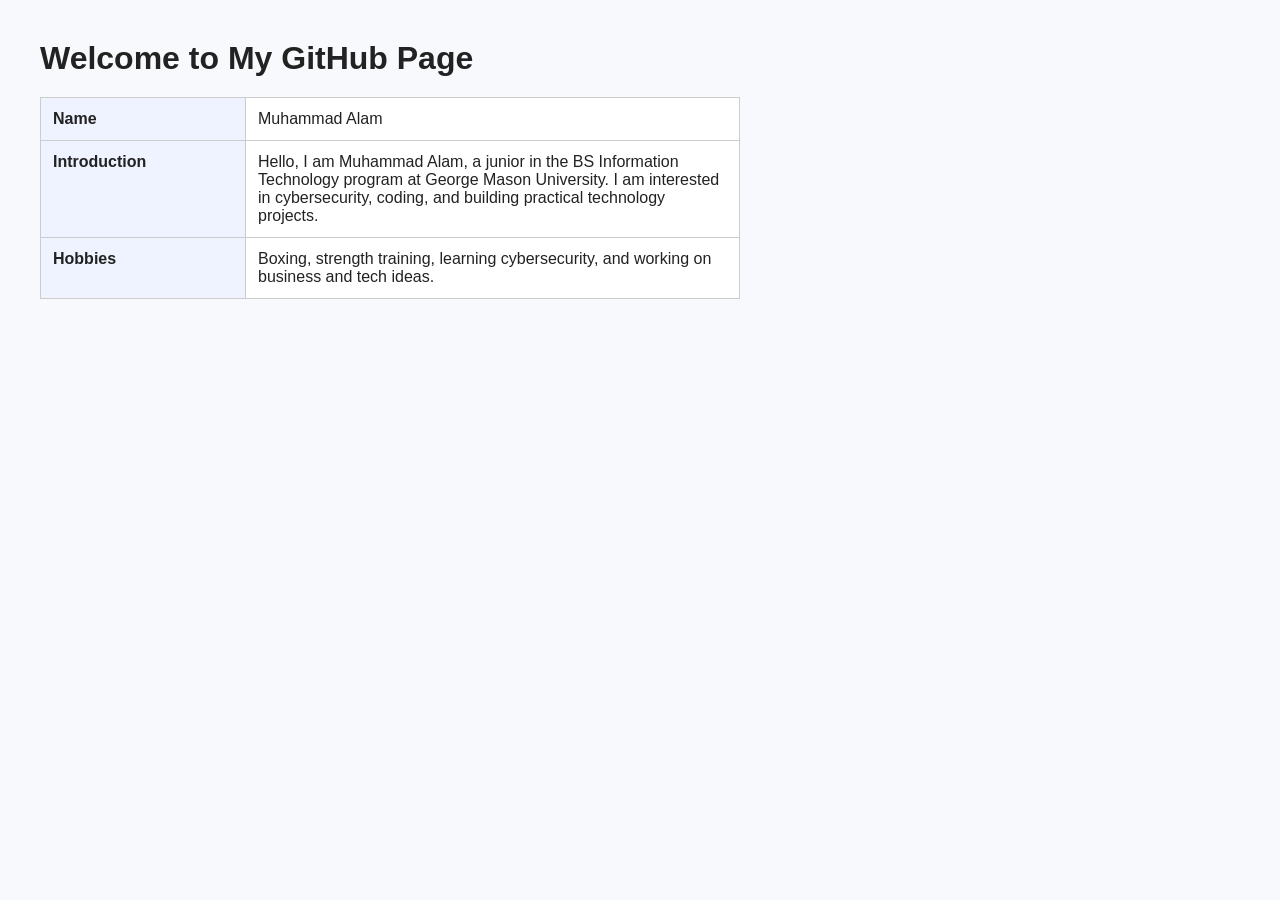
==== index.html @ b57ec5f0 "Create index.html" ====
<!DOCTYPE html>
<html lang="en">
<head>
  <meta charset="UTF-8" />
  <meta name="viewport" content="width=device-width, initial-scale=1.0" />
  <title>Muhammad Alam - GitHub Page</title>
  <style>
    body {
      font-family: Arial, sans-serif;
      margin: 40px;
      background: #f7f9fc;
      color: #222;
    }
    h1 {
      margin-bottom: 20px;
    }
    table {
      border-collapse: collapse;
      width: 100%;
      max-width: 700px;
      background: white;
    }
    th, td {
      border: 1px solid #ccc;
      padding: 12px;
      text-align: left;
      vertical-align: top;
    }
    th {
      width: 180px;
      background: #eef3ff;
    }
  </style>
</head>
<body>
  <h1>Welcome to My GitHub Page</h1>

  <table>
    <tr>
      <th>Name</th>
      <td>Muhammad Alam</td>
    </tr>
    <tr>
      <th>Introduction</th>
      <td>
        Hello, I am Muhammad Alam, a junior in the BS Information Technology program at George Mason University.
        I am interested in cybersecurity, coding, and building practical technology projects.
      </td>
    </tr>
    <tr>
      <th>Hobbies</th>
      <td>Boxing, strength training, learning cybersecurity, and working on business and tech ideas.</td>
    </tr>
  </table>
</body>
</html>
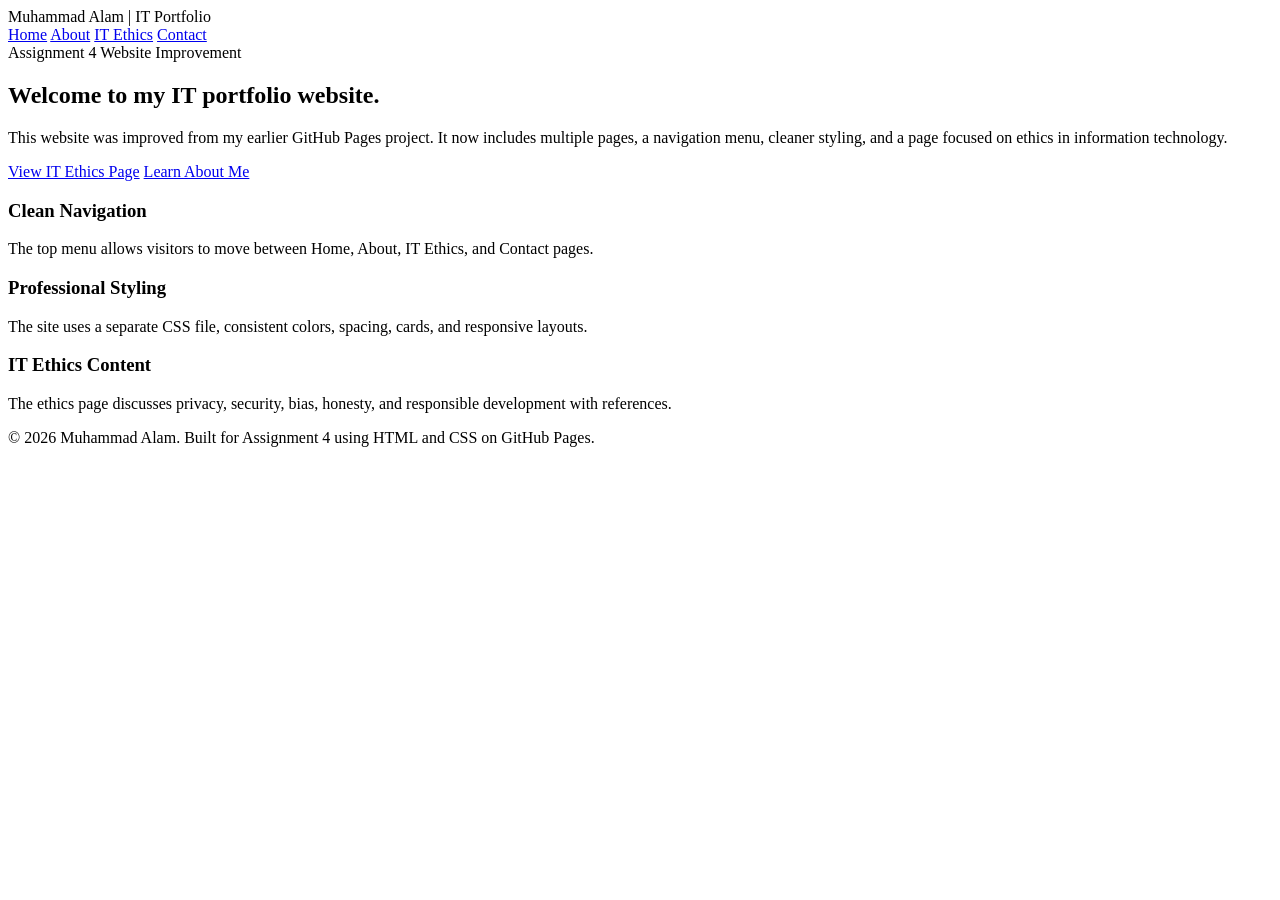
==== commit 8c8e5e66: "Add files via upload" ====
--- a/index.html
+++ b/index.html
@@ -3,54 +3,55 @@
 <head>
   <meta charset="UTF-8" />
   <meta name="viewport" content="width=device-width, initial-scale=1.0" />
-  <title>Muhammad Alam - GitHub Page</title>
-  <style>
-    body {
-      font-family: Arial, sans-serif;
-      margin: 40px;
-      background: #f7f9fc;
-      color: #222;
-    }
-    h1 {
-      margin-bottom: 20px;
-    }
-    table {
-      border-collapse: collapse;
-      width: 100%;
-      max-width: 700px;
-      background: white;
-    }
-    th, td {
-      border: 1px solid #ccc;
-      padding: 12px;
-      text-align: left;
-      vertical-align: top;
-    }
-    th {
-      width: 180px;
-      background: #eef3ff;
-    }
-  </style>
+  <title>Muhammad Alam | Home</title>
+  <link rel="stylesheet" href="assets/css/styles.css" />
 </head>
 <body>
-  <h1>Welcome to My GitHub Page</h1>
+<header class="header">
+  <div class="container navbar">
+    <div class="logo">Muhammad Alam | IT Portfolio</div>
+    <nav class="menu" aria-label="Main navigation">
+      <a href="index.html" class="active">Home</a>
+      <a href="about.html" class="">About</a>
+      <a href="ethics.html" class="">IT Ethics</a>
+      <a href="contact.html" class="">Contact</a>
+    </nav>
+  </div>
+</header>
+<main>
+  <section class="hero">
+    <div class="container hero-content">
+      <span class="badge">Assignment 4 Website Improvement</span>
+      <h1>Welcome to my IT portfolio website.</h1>
+      <p class="lead">This website was improved from my earlier GitHub Pages project. It now includes multiple pages, a navigation menu, cleaner styling, and a page focused on ethics in information technology.</p>
+      <div class="button-row">
+        <a class="button" href="ethics.html">View IT Ethics Page</a>
+        <a class="button secondary" href="about.html">Learn About Me</a>
+      </div>
+    </div>
+  </section>
 
-  <table>
-    <tr>
-      <th>Name</th>
-      <td>Muhammad Alam</td>
-    </tr>
-    <tr>
-      <th>Introduction</th>
-      <td>
-        Hello, I am Muhammad Alam, a junior in the BS Information Technology program at George Mason University.
-        I am interested in cybersecurity, coding, and building practical technology projects.
-      </td>
-    </tr>
-    <tr>
-      <th>Hobbies</th>
-      <td>Boxing, strength training, learning cybersecurity, and working on business and tech ideas.</td>
-    </tr>
-  </table>
+  <section class="section">
+    <div class="container grid">
+      <article class="card">
+        <h3>Clean Navigation</h3>
+        <p>The top menu allows visitors to move between Home, About, IT Ethics, and Contact pages.</p>
+      </article>
+      <article class="card">
+        <h3>Professional Styling</h3>
+        <p>The site uses a separate CSS file, consistent colors, spacing, cards, and responsive layouts.</p>
+      </article>
+      <article class="card">
+        <h3>IT Ethics Content</h3>
+        <p>The ethics page discusses privacy, security, bias, honesty, and responsible development with references.</p>
+      </article>
+    </div>
+  </section>
+</main>
+<footer class="footer">
+  <div class="container">
+    <p>&copy; 2026 Muhammad Alam. Built for Assignment 4 using HTML and CSS on GitHub Pages.</p>
+  </div>
+</footer>
 </body>
 </html>
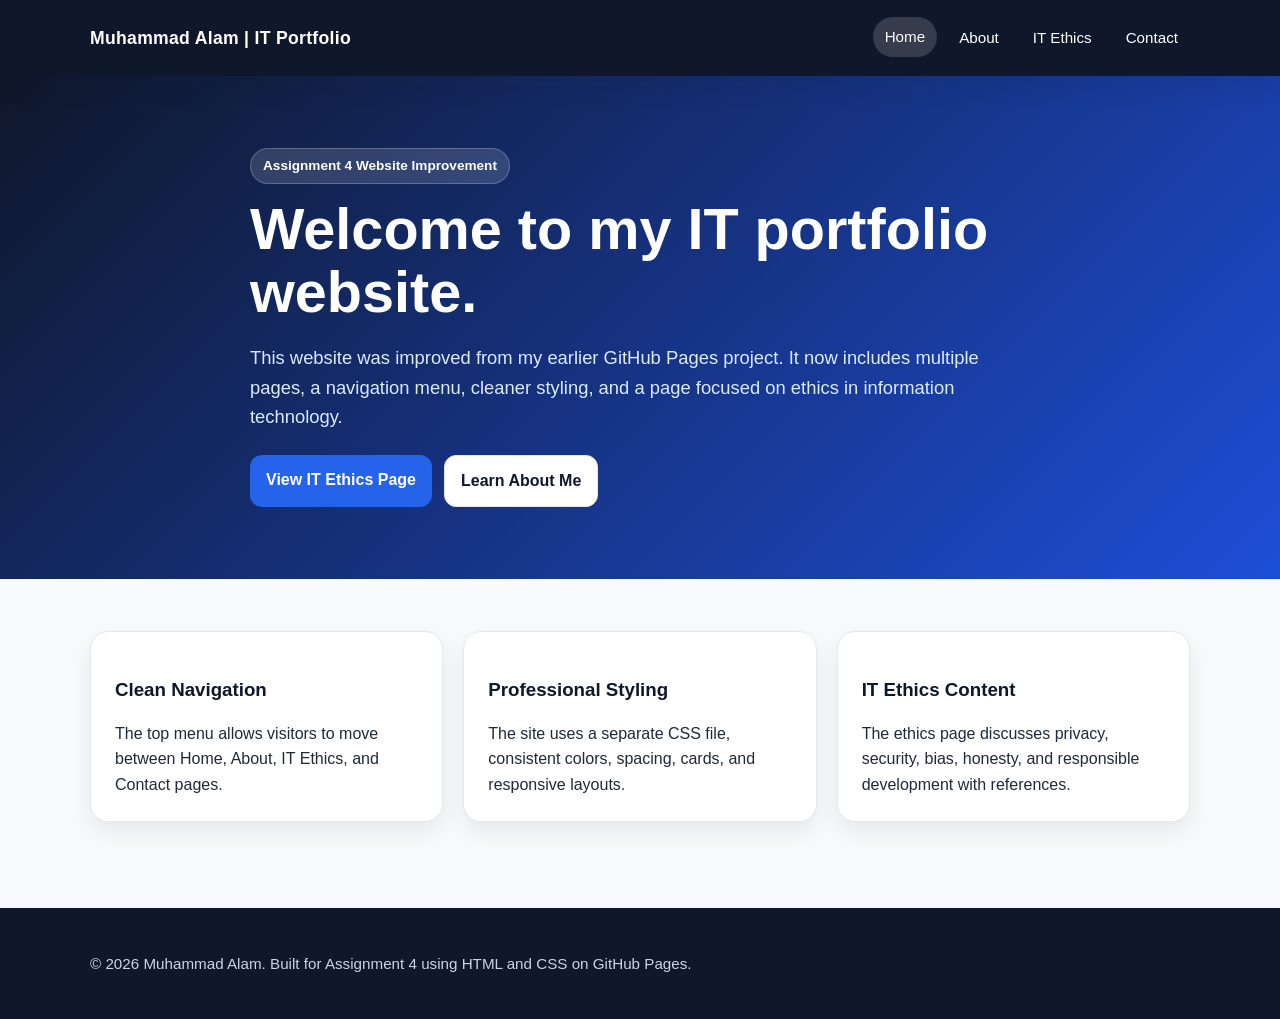
==== commit 6719e431: "Update index.html" ====
--- a/index.html
+++ b/index.html
@@ -4,7 +4,7 @@
   <meta charset="UTF-8" />
   <meta name="viewport" content="width=device-width, initial-scale=1.0" />
   <title>Muhammad Alam | Home</title>
-  <link rel="stylesheet" href="assets/css/styles.css" />
+  <link rel="stylesheet" href="styles.css">
 </head>
 <body>
 <header class="header">
--- a/styles.css
+++ b/styles.css
@@ -0,0 +1,212 @@
+/* Assignment 4 GitHub Pages Website
+   Author: Muhammad Alam
+   Purpose: Improve Assignment 2 website with navigation, styling, and IT ethics content.
+*/
+
+:root {
+  --navy: #0f172a;
+  --blue: #2563eb;
+  --light-blue: #eff6ff;
+  --text: #1f2937;
+  --muted: #64748b;
+  --border: #e5e7eb;
+  --white: #ffffff;
+  --background: #f8fafc;
+  --shadow: 0 10px 25px rgba(15, 23, 42, 0.08);
+}
+
+* { box-sizing: border-box; }
+
+body {
+  margin: 0;
+  font-family: Arial, Helvetica, sans-serif;
+  background: var(--background);
+  color: var(--text);
+  line-height: 1.6;
+}
+
+.header {
+  background: var(--navy);
+  color: var(--white);
+  padding: 18px 0;
+  position: sticky;
+  top: 0;
+  z-index: 10;
+  box-shadow: var(--shadow);
+}
+
+.container {
+  width: min(1100px, 92%);
+  margin: 0 auto;
+}
+
+.navbar {
+  display: flex;
+  align-items: center;
+  justify-content: space-between;
+  gap: 24px;
+}
+
+.logo {
+  font-weight: 800;
+  font-size: 1.1rem;
+  letter-spacing: 0.3px;
+}
+
+.menu {
+  display: flex;
+  gap: 10px;
+  flex-wrap: wrap;
+  justify-content: flex-end;
+}
+
+.menu a {
+  color: var(--white);
+  text-decoration: none;
+  padding: 8px 12px;
+  border-radius: 999px;
+  font-size: 0.95rem;
+  transition: background 0.2s ease, transform 0.2s ease;
+}
+
+.menu a:hover,
+.menu a.active {
+  background: rgba(255, 255, 255, 0.16);
+  transform: translateY(-1px);
+}
+
+.hero {
+  background: linear-gradient(135deg, #0f172a 0%, #1d4ed8 100%);
+  color: var(--white);
+  padding: 72px 0;
+}
+
+.hero-content { max-width: 780px; }
+
+.badge {
+  display: inline-block;
+  background: rgba(255, 255, 255, 0.14);
+  border: 1px solid rgba(255, 255, 255, 0.22);
+  color: var(--white);
+  border-radius: 999px;
+  padding: 6px 12px;
+  font-weight: 700;
+  font-size: 0.85rem;
+  margin-bottom: 14px;
+}
+
+h1 {
+  font-size: clamp(2rem, 5vw, 3.6rem);
+  line-height: 1.1;
+  margin: 0 0 16px;
+}
+
+h2 {
+  color: var(--navy);
+  font-size: 1.85rem;
+  margin-top: 0;
+}
+
+h3 {
+  color: var(--navy);
+  margin-bottom: 8px;
+}
+
+.lead {
+  font-size: 1.15rem;
+  max-width: 760px;
+  color: #dbeafe;
+}
+
+.section { padding: 52px 0; }
+
+.grid {
+  display: grid;
+  grid-template-columns: repeat(3, 1fr);
+  gap: 20px;
+}
+
+.two-column {
+  display: grid;
+  grid-template-columns: 1.2fr 0.8fr;
+  gap: 24px;
+  align-items: start;
+}
+
+.card {
+  background: var(--white);
+  border: 1px solid var(--border);
+  border-radius: 18px;
+  padding: 24px;
+  box-shadow: var(--shadow);
+}
+
+.card p:last-child,
+.card ul:last-child,
+.card ol:last-child { margin-bottom: 0; }
+
+.highlight {
+  border-left: 5px solid var(--blue);
+  background: var(--light-blue);
+}
+
+.button-row {
+  display: flex;
+  gap: 12px;
+  flex-wrap: wrap;
+  margin-top: 24px;
+}
+
+.button {
+  display: inline-block;
+  text-decoration: none;
+  background: var(--blue);
+  color: white;
+  padding: 12px 16px;
+  border-radius: 12px;
+  font-weight: 700;
+}
+
+.button.secondary {
+  background: white;
+  color: var(--navy);
+  border: 1px solid var(--border);
+}
+
+.page-title { padding: 46px 0 28px; }
+
+.page-title p {
+  color: var(--muted);
+  max-width: 800px;
+}
+
+.list-clean { padding-left: 20px; }
+
+.reference-list a {
+  color: var(--blue);
+  word-break: break-word;
+}
+
+.footer {
+  background: var(--navy);
+  color: #cbd5e1;
+  padding: 28px 0;
+  margin-top: 34px;
+  font-size: 0.95rem;
+}
+
+.footer a { color: white; }
+
+@media (max-width: 800px) {
+  .navbar,
+  .two-column {
+    grid-template-columns: 1fr;
+    display: grid;
+  }
+
+  .menu { justify-content: flex-start; }
+
+  .grid { grid-template-columns: 1fr; }
+
+  .hero { padding: 52px 0; }
+}
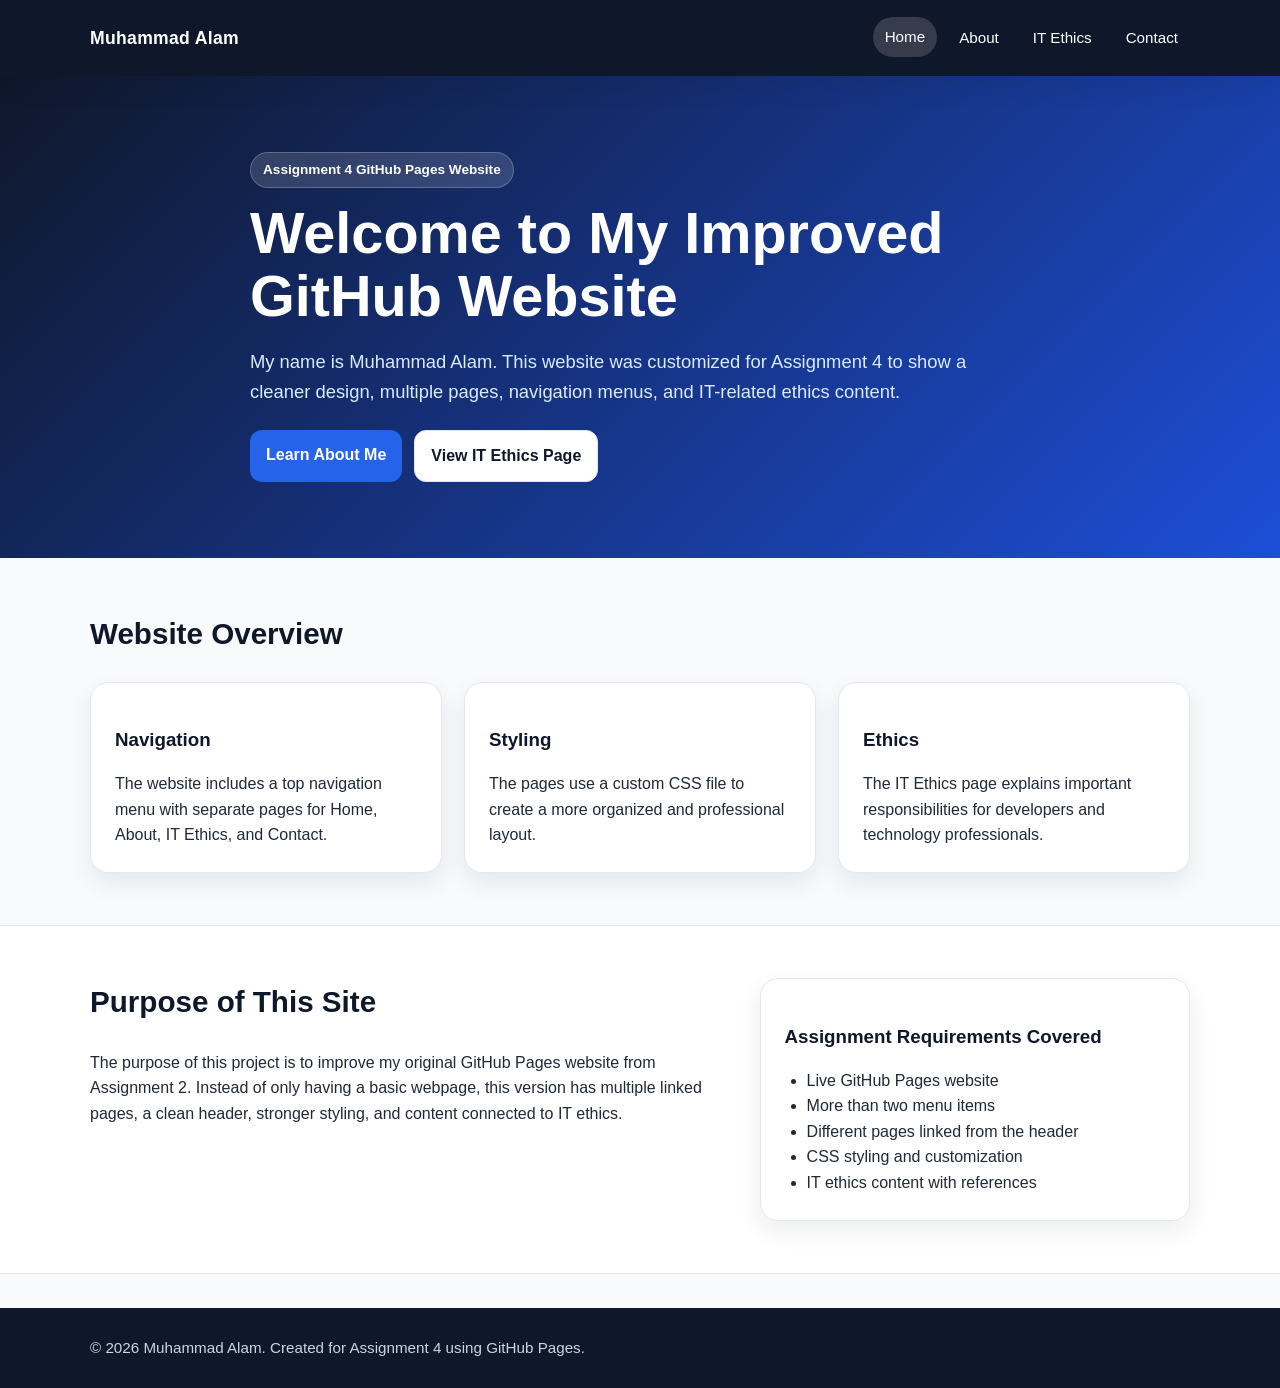
==== commit 5e89c0fe: "Add files via upload" ====
--- a/index.html
+++ b/index.html
@@ -1,57 +1,97 @@
 <!DOCTYPE html>
 <html lang="en">
 <head>
-  <meta charset="UTF-8" />
-  <meta name="viewport" content="width=device-width, initial-scale=1.0" />
-  <title>Muhammad Alam | Home</title>
+  <meta charset="UTF-8">
+  <meta name="viewport" content="width=device-width, initial-scale=1.0">
+  <title>Home | Muhammad Alam</title>
   <link rel="stylesheet" href="styles.css">
 </head>
 <body>
-<header class="header">
-  <div class="container navbar">
-    <div class="logo">Muhammad Alam | IT Portfolio</div>
-    <nav class="menu" aria-label="Main navigation">
+
+<header class="site-header">
+  <div class="container nav-wrapper">
+    <a class="brand" href="index.html">Muhammad Alam</a>
+    <nav class="top-nav" aria-label="Main navigation">
       <a href="index.html" class="active">Home</a>
-      <a href="about.html" class="">About</a>
-      <a href="ethics.html" class="">IT Ethics</a>
-      <a href="contact.html" class="">Contact</a>
+      <a href="about.html">About</a>
+      <a href="ethics.html">IT Ethics</a>
+      <a href="contact.html">Contact</a>
     </nav>
   </div>
 </header>
+
 <main>
   <section class="hero">
     <div class="container hero-content">
-      <span class="badge">Assignment 4 Website Improvement</span>
-      <h1>Welcome to my IT portfolio website.</h1>
-      <p class="lead">This website was improved from my earlier GitHub Pages project. It now includes multiple pages, a navigation menu, cleaner styling, and a page focused on ethics in information technology.</p>
+      <span class="tagline">Assignment 4 GitHub Pages Website</span>
+      <h1>Welcome to My Improved GitHub Website</h1>
+      <p>
+        My name is Muhammad Alam. This website was customized for Assignment 4 to show a cleaner design,
+        multiple pages, navigation menus, and IT-related ethics content.
+      </p>
       <div class="button-row">
-        <a class="button" href="ethics.html">View IT Ethics Page</a>
-        <a class="button secondary" href="about.html">Learn About Me</a>
+        <a class="button" href="about.html">Learn About Me</a>
+        <a class="button secondary" href="ethics.html">View IT Ethics Page</a>
       </div>
     </div>
   </section>
 
   <section class="section">
-    <div class="container grid">
-      <article class="card">
-        <h3>Clean Navigation</h3>
-        <p>The top menu allows visitors to move between Home, About, IT Ethics, and Contact pages.</p>
-      </article>
-      <article class="card">
-        <h3>Professional Styling</h3>
-        <p>The site uses a separate CSS file, consistent colors, spacing, cards, and responsive layouts.</p>
-      </article>
-      <article class="card">
-        <h3>IT Ethics Content</h3>
-        <p>The ethics page discusses privacy, security, bias, honesty, and responsible development with references.</p>
-      </article>
+    <div class="container">
+      <h2>Website Overview</h2>
+      <div class="card-grid">
+        <article class="card">
+          <h3>Navigation</h3>
+          <p>
+            The website includes a top navigation menu with separate pages for Home, About,
+            IT Ethics, and Contact.
+          </p>
+        </article>
+        <article class="card">
+          <h3>Styling</h3>
+          <p>
+            The pages use a custom CSS file to create a more organized and professional layout.
+          </p>
+        </article>
+        <article class="card">
+          <h3>Ethics</h3>
+          <p>
+            The IT Ethics page explains important responsibilities for developers and technology professionals.
+          </p>
+        </article>
+      </div>
+    </div>
+  </section>
+
+  <section class="section light-section">
+    <div class="container split-layout">
+      <div>
+        <h2>Purpose of This Site</h2>
+        <p>
+          The purpose of this project is to improve my original GitHub Pages website from Assignment 2.
+          Instead of only having a basic webpage, this version has multiple linked pages, a clean header,
+          stronger styling, and content connected to IT ethics.
+        </p>
+      </div>
+      <div class="info-box">
+        <h3>Assignment Requirements Covered</h3>
+        <ul>
+          <li>Live GitHub Pages website</li>
+          <li>More than two menu items</li>
+          <li>Different pages linked from the header</li>
+          <li>CSS styling and customization</li>
+          <li>IT ethics content with references</li>
+        </ul>
+      </div>
     </div>
   </section>
 </main>
-<footer class="footer">
+
+<footer class="site-footer">
   <div class="container">
-    <p>&copy; 2026 Muhammad Alam. Built for Assignment 4 using HTML and CSS on GitHub Pages.</p>
+    <p>&copy; 2026 Muhammad Alam. Created for Assignment 4 using GitHub Pages.</p>
   </div>
 </footer>
+
 </body>
 </html>
--- a/styles.css
+++ b/styles.css
@@ -15,7 +15,9 @@
   --shadow: 0 10px 25px rgba(15, 23, 42, 0.08);
 }
 
-* { box-sizing: border-box; }
+* {
+  box-sizing: border-box;
+}
 
 body {
   margin: 0;
@@ -25,7 +27,12 @@
   line-height: 1.6;
 }
 
-.header {
+.container {
+  width: min(1100px, 92%);
+  margin: 0 auto;
+}
+
+.site-header {
   background: var(--navy);
   color: var(--white);
   padding: 18px 0;
@@ -35,32 +42,29 @@
   box-shadow: var(--shadow);
 }
 
-.container {
-  width: min(1100px, 92%);
-  margin: 0 auto;
-}
-
-.navbar {
+.nav-wrapper {
   display: flex;
   align-items: center;
   justify-content: space-between;
   gap: 24px;
 }
 
-.logo {
+.brand {
+  color: var(--white);
+  text-decoration: none;
   font-weight: 800;
   font-size: 1.1rem;
   letter-spacing: 0.3px;
 }
 
-.menu {
+.top-nav {
   display: flex;
   gap: 10px;
   flex-wrap: wrap;
   justify-content: flex-end;
 }
 
-.menu a {
+.top-nav a {
   color: var(--white);
   text-decoration: none;
   padding: 8px 12px;
@@ -69,8 +73,8 @@
   transition: background 0.2s ease, transform 0.2s ease;
 }
 
-.menu a:hover,
-.menu a.active {
+.top-nav a:hover,
+.top-nav a.active {
   background: rgba(255, 255, 255, 0.16);
   transform: translateY(-1px);
 }
@@ -78,12 +82,14 @@
 .hero {
   background: linear-gradient(135deg, #0f172a 0%, #1d4ed8 100%);
   color: var(--white);
-  padding: 72px 0;
-}
-
-.hero-content { max-width: 780px; }
-
-.badge {
+  padding: 76px 0;
+}
+
+.hero-content {
+  max-width: 780px;
+}
+
+.tagline {
   display: inline-block;
   background: rgba(255, 255, 255, 0.14);
   border: 1px solid rgba(255, 255, 255, 0.22);
@@ -112,28 +118,49 @@
   margin-bottom: 8px;
 }
 
-.lead {
+.hero p {
   font-size: 1.15rem;
   max-width: 760px;
   color: #dbeafe;
 }
 
-.section { padding: 52px 0; }
-
-.grid {
+.section {
+  padding: 52px 0;
+}
+
+.light-section {
+  background: var(--white);
+  border-top: 1px solid var(--border);
+  border-bottom: 1px solid var(--border);
+}
+
+.page-heading {
+  padding: 46px 0 28px;
+  background: linear-gradient(135deg, var(--light-blue), var(--white));
+  border-bottom: 1px solid var(--border);
+}
+
+.page-heading p {
+  color: var(--muted);
+  max-width: 800px;
+  margin-bottom: 0;
+}
+
+.card-grid {
   display: grid;
   grid-template-columns: repeat(3, 1fr);
-  gap: 20px;
-}
-
-.two-column {
+  gap: 22px;
+}
+
+.split-layout {
   display: grid;
   grid-template-columns: 1.2fr 0.8fr;
   gap: 24px;
   align-items: start;
 }
 
-.card {
+.card,
+.info-box {
   background: var(--white);
   border: 1px solid var(--border);
   border-radius: 18px;
@@ -143,7 +170,9 @@
 
 .card p:last-child,
 .card ul:last-child,
-.card ol:last-child { margin-bottom: 0; }
+.info-box ul:last-child {
+  margin-bottom: 0;
+}
 
 .highlight {
   border-left: 5px solid var(--blue);
@@ -173,21 +202,24 @@
   border: 1px solid var(--border);
 }
 
-.page-title { padding: 46px 0 28px; }
-
-.page-title p {
-  color: var(--muted);
-  max-width: 800px;
-}
-
-.list-clean { padding-left: 20px; }
-
-.reference-list a {
+ul {
+  padding-left: 22px;
+}
+
+.references {
+  background: var(--white);
+  border: 1px solid var(--border);
+  border-radius: 18px;
+  padding: 24px 24px 24px 42px;
+  box-shadow: var(--shadow);
+}
+
+.references a {
   color: var(--blue);
   word-break: break-word;
 }
 
-.footer {
+.site-footer {
   background: var(--navy);
   color: #cbd5e1;
   padding: 28px 0;
@@ -195,18 +227,26 @@
   font-size: 0.95rem;
 }
 
-.footer a { color: white; }
+.site-footer p {
+  margin: 0;
+}
 
 @media (max-width: 800px) {
-  .navbar,
-  .two-column {
+  .nav-wrapper,
+  .split-layout {
+    display: grid;
     grid-template-columns: 1fr;
-    display: grid;
-  }
-
-  .menu { justify-content: flex-start; }
-
-  .grid { grid-template-columns: 1fr; }
-
-  .hero { padding: 52px 0; }
-}
+  }
+
+  .top-nav {
+    justify-content: flex-start;
+  }
+
+  .card-grid {
+    grid-template-columns: 1fr;
+  }
+
+  .hero {
+    padding: 52px 0;
+  }
+}
